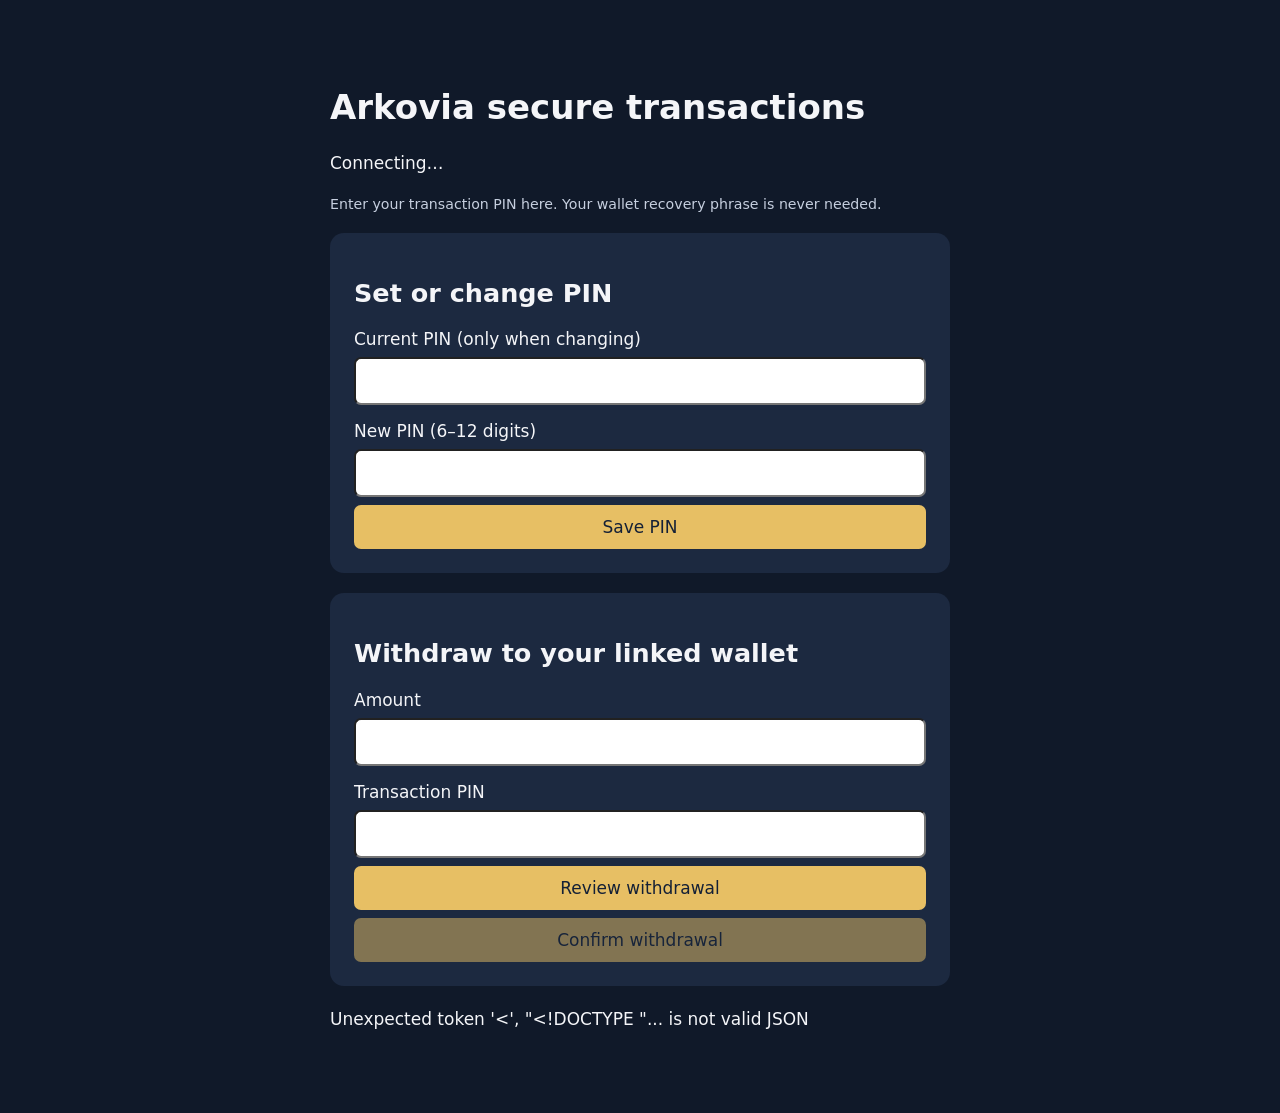
==== Security/portal.html @ c39f9ad3 "Implement event settlement, blockchain transfers, starter grants and secure PIN portal" ====
<!doctype html><html lang="en"><meta charset="utf-8"><meta name="viewport" content="width=device-width,initial-scale=1"><title>Arkovia secure transactions</title>
<style nonce="NONCE_VALUE">body{font:17px system-ui;background:#101929;color:#f4f5f8;margin:0}main{max-width:620px;margin:40px auto;padding:24px}section{background:#1c2940;border-radius:14px;padding:24px;margin:20px 0}label{display:block;margin-top:16px}input,button{font:inherit;padding:12px;border-radius:7px;box-sizing:border-box;width:100%;margin-top:8px}button{background:#e7bf64;color:#142036;border:0;cursor:pointer}button:disabled{opacity:.5}p{line-height:1.55}#result{white-space:pre-wrap;overflow-wrap:anywhere}small{color:#c6cfdf}</style>
<main><h1>Arkovia secure transactions</h1><p id="identity">Connecting…</p><small>Enter your transaction PIN here. Your wallet recovery phrase is never needed.</small>
<section><h2>Set or change PIN</h2><label>Current PIN (only when changing)<input id="oldPin" type="password" inputmode="numeric" maxlength="12" autocomplete="off"></label><label>New PIN (6–12 digits)<input id="newPin" type="password" inputmode="numeric" minlength="6" maxlength="12" autocomplete="new-password"></label><button id="savePin">Save PIN</button></section>
<section><h2>Withdraw to your linked wallet</h2><label>Amount<input id="amount" inputmode="decimal" autocomplete="off"></label><label>Transaction PIN<input id="pin" type="password" inputmode="numeric" maxlength="12" autocomplete="off"></label><button id="quote">Review withdrawal</button><button id="confirm" disabled>Confirm withdrawal</button></section><p id="result" role="status" aria-live="polite"></p></main>
<script nonce="NONCE_VALUE">
const token=location.hash.slice(1);history.replaceState(null,'',location.pathname);const el=id=>document.getElementById(id);let busy=false;
async function call(action,data={}){if(busy)return;busy=true;document.querySelectorAll('button').forEach(b=>b.disabled=true);try{const res=await fetch(new URL('api',location.href),{method:'POST',headers:{'Content-Type':'application/json','Authorization':'Bearer '+token},body:JSON.stringify({action,...data}),credentials:'omit'});const result=await res.json();if(!res.ok||result.error)throw Error(result.error||'Request failed');return result;}finally{busy=false;el('savePin').disabled=false;el('quote').disabled=false;}}
async function act(action,data){try{const r=await call(action,data);if(r)el('result').textContent=r.message;el('confirm').disabled=action!=='quote';}catch(e){el('result').textContent=e.message;el('confirm').disabled=true;}finally{el('oldPin').value='';el('newPin').value='';if(action==='confirm')el('pin').value='';}}
el('savePin').onclick=()=>act('setPin',{newPin:el('newPin').value,oldPin:el('oldPin').value});el('quote').onclick=()=>act('quote',{amount:el('amount').value,pin:el('pin').value});el('confirm').onclick=()=>act('confirm',{pin:el('pin').value});
call('status').then(r=>{el('identity').textContent=(r.wallet||'No linked wallet')+' · '+r.currency;el('result').textContent=(r.pinSet?'PIN is configured. ':'Set your PIN to begin. ')+r.message;}).catch(e=>el('result').textContent=e.message);
</script></html>
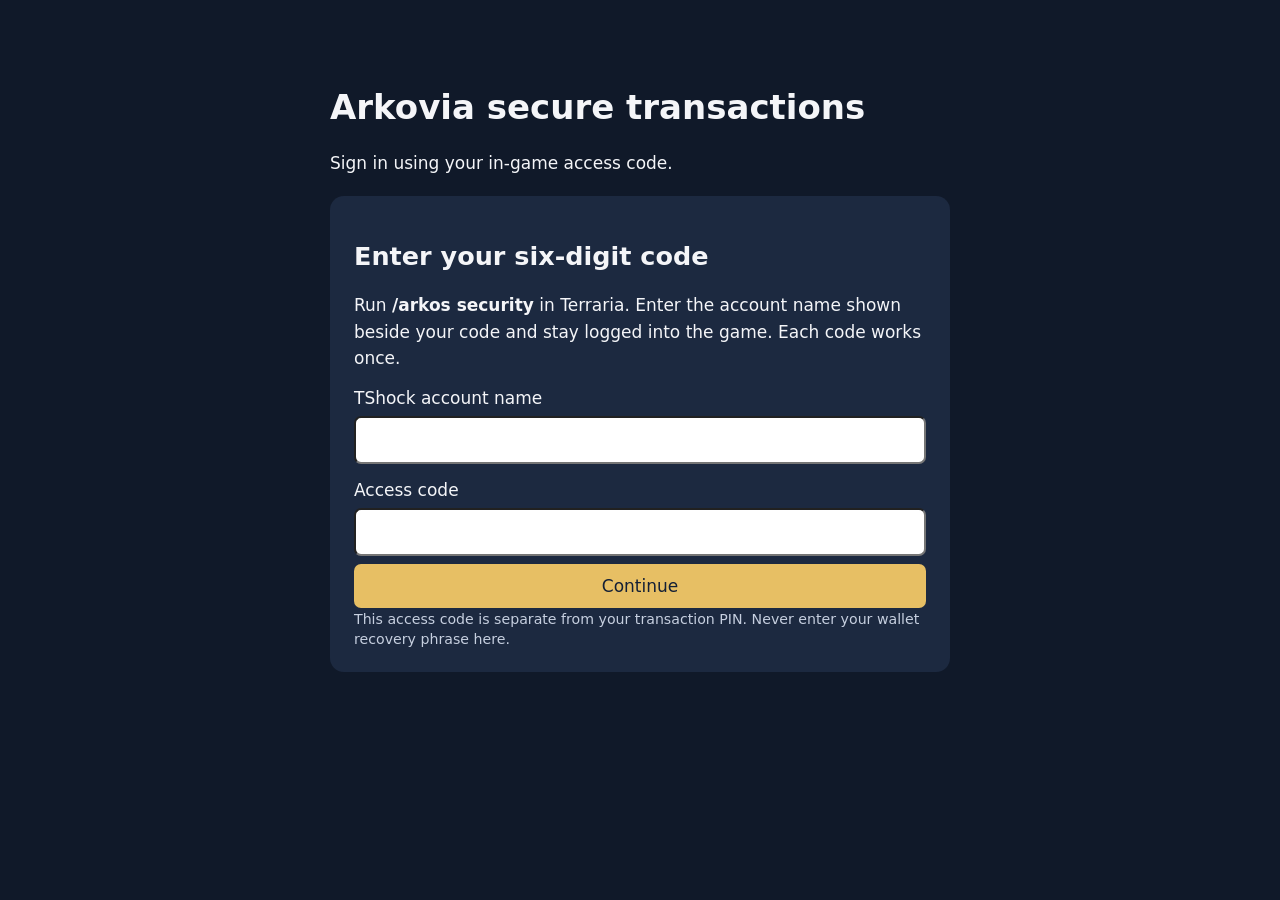
==== commit 00d06547: "Replace long portal links with six-digit account-bound access codes" ====
--- a/Security/portal.html
+++ b/Security/portal.html
@@ -1,12 +1,40 @@
-<!doctype html><html lang="en"><meta charset="utf-8"><meta name="viewport" content="width=device-width,initial-scale=1"><title>Arkovia secure transactions</title>
-<style nonce="NONCE_VALUE">body{font:17px system-ui;background:#101929;color:#f4f5f8;margin:0}main{max-width:620px;margin:40px auto;padding:24px}section{background:#1c2940;border-radius:14px;padding:24px;margin:20px 0}label{display:block;margin-top:16px}input,button{font:inherit;padding:12px;border-radius:7px;box-sizing:border-box;width:100%;margin-top:8px}button{background:#e7bf64;color:#142036;border:0;cursor:pointer}button:disabled{opacity:.5}p{line-height:1.55}#result{white-space:pre-wrap;overflow-wrap:anywhere}small{color:#c6cfdf}</style>
-<main><h1>Arkovia secure transactions</h1><p id="identity">Connecting…</p><small>Enter your transaction PIN here. Your wallet recovery phrase is never needed.</small>
+<!doctype html>
+<html lang="en"><meta charset="utf-8"><meta name="viewport" content="width=device-width,initial-scale=1"><title>Arkovia secure transactions</title>
+<style nonce="NONCE_VALUE">body{font:17px system-ui;background:#101929;color:#f4f5f8;margin:0}main{max-width:620px;margin:40px auto;padding:24px}section{background:#1c2940;border-radius:14px;padding:24px;margin:20px 0}label{display:block;margin-top:16px}input,button{font:inherit;padding:12px;border-radius:7px;box-sizing:border-box;width:100%;margin-top:8px}button{background:#e7bf64;color:#142036;border:0;cursor:pointer}button:disabled{opacity:.5}p{line-height:1.55}#result{white-space:pre-wrap;overflow-wrap:anywhere}small{color:#c6cfdf}[hidden]{display:none!important}</style>
+<main><h1>Arkovia secure transactions</h1><p id="identity">Sign in using your in-game access code.</p>
+<section id="access"><h2>Enter your six-digit code</h2><p>Run <strong>/arkos security</strong> in Terraria. Enter the account name shown beside your code and stay logged into the game. Each code works once.</p>
+<form id="loginForm"><label>TShock account name<input id="account" maxlength="128" autocomplete="username" required></label><label>Access code<input id="code" type="text" inputmode="numeric" pattern="[0-9]{6}" minlength="6" maxlength="6" autocomplete="one-time-code" required></label><button id="login">Continue</button></form><small>This access code is separate from your transaction PIN. Never enter your wallet recovery phrase here.</small></section>
+<div id="transactions" hidden>
 <section><h2>Set or change PIN</h2><label>Current PIN (only when changing)<input id="oldPin" type="password" inputmode="numeric" maxlength="12" autocomplete="off"></label><label>New PIN (6–12 digits)<input id="newPin" type="password" inputmode="numeric" minlength="6" maxlength="12" autocomplete="new-password"></label><button id="savePin">Save PIN</button></section>
-<section><h2>Withdraw to your linked wallet</h2><label>Amount<input id="amount" inputmode="decimal" autocomplete="off"></label><label>Transaction PIN<input id="pin" type="password" inputmode="numeric" maxlength="12" autocomplete="off"></label><button id="quote">Review withdrawal</button><button id="confirm" disabled>Confirm withdrawal</button></section><p id="result" role="status" aria-live="polite"></p></main>
+<section><h2>Withdraw to your linked wallet</h2><label>Amount<input id="amount" inputmode="decimal" autocomplete="off"></label><label>Transaction PIN<input id="pin" type="password" inputmode="numeric" maxlength="12" autocomplete="off"></label><button id="quote">Review withdrawal</button><button id="confirm" disabled>Confirm withdrawal</button></section>
+</div><p id="result" role="status" aria-live="polite"></p></main>
 <script nonce="NONCE_VALUE">
-const token=location.hash.slice(1);history.replaceState(null,'',location.pathname);const el=id=>document.getElementById(id);let busy=false;
-async function call(action,data={}){if(busy)return;busy=true;document.querySelectorAll('button').forEach(b=>b.disabled=true);try{const res=await fetch(new URL('api',location.href),{method:'POST',headers:{'Content-Type':'application/json','Authorization':'Bearer '+token},body:JSON.stringify({action,...data}),credentials:'omit'});const result=await res.json();if(!res.ok||result.error)throw Error(result.error||'Request failed');return result;}finally{busy=false;el('savePin').disabled=false;el('quote').disabled=false;}}
-async function act(action,data){try{const r=await call(action,data);if(r)el('result').textContent=r.message;el('confirm').disabled=action!=='quote';}catch(e){el('result').textContent=e.message;el('confirm').disabled=true;}finally{el('oldPin').value='';el('newPin').value='';if(action==='confirm')el('pin').value='';}}
-el('savePin').onclick=()=>act('setPin',{newPin:el('newPin').value,oldPin:el('oldPin').value});el('quote').onclick=()=>act('quote',{amount:el('amount').value,pin:el('pin').value});el('confirm').onclick=()=>act('confirm',{pin:el('pin').value});
-call('status').then(r=>{el('identity').textContent=(r.wallet||'No linked wallet')+' · '+r.currency;el('result').textContent=(r.pinSet?'PIN is configured. ':'Set your PIN to begin. ')+r.message;}).catch(e=>el('result').textContent=e.message);
+const el=id=>document.getElementById(id);let token='',busy=false,hasQuote=false;
+// Retire old fragment links without reading or using their credentials.
+if(location.hash)history.replaceState(null,'',location.pathname);
+function buttons(){document.querySelectorAll('button').forEach(b=>b.disabled=busy);el('confirm').disabled=busy||!hasQuote;}
+function signOut(){token='';hasQuote=false;el('transactions').hidden=true;el('access').hidden=false;el('pin').value='';el('oldPin').value='';el('newPin').value='';}
+async function call(action,data={}){
+ if(busy)throw Error('A request is already in progress.');busy=true;buttons();
+ try{
+  const headers={'Content-Type':'application/json'};if(token)headers.Authorization='Bearer '+token;
+  const res=await fetch(new URL('api',location.href),{method:'POST',headers,body:JSON.stringify({action,...data}),credentials:'omit',cache:'no-store'});
+  const result=await res.json();
+  if(!res.ok||result.error){if(result.error?.startsWith('Session expired')||result.error?.startsWith('Log into Terraria'))signOut();throw Error(result.error||'Request failed');}
+  return result;
+ }finally{busy=false;buttons();}
+}
+el('loginForm').onsubmit=async event=>{
+ event.preventDefault();hasQuote=false;
+ try{
+  const result=await call('login',{account:el('account').value,code:el('code').value});token=result.token;
+  const status=await call('status');el('identity').textContent=(status.wallet||'No linked wallet')+' · '+status.currency;
+  el('result').textContent=(status.pinSet?'PIN is configured. ':'Set your PIN to begin. ')+status.message;
+  el('access').hidden=true;el('transactions').hidden=false;
+ }catch(e){signOut();el('result').textContent=e.message;}finally{el('code').value='';buttons();}
+};
+async function act(action,data){hasQuote=false;try{const r=await call(action,data);el('result').textContent=r.message;hasQuote=action==='quote';}catch(e){el('result').textContent=e.message;}finally{el('oldPin').value='';el('newPin').value='';if(action==='confirm')el('pin').value='';buttons();}}
+el('savePin').onclick=()=>act('setPin',{newPin:el('newPin').value,oldPin:el('oldPin').value});
+el('quote').onclick=()=>act('quote',{amount:el('amount').value,pin:el('pin').value});
+el('confirm').onclick=()=>act('confirm',{pin:el('pin').value});
 </script></html>
